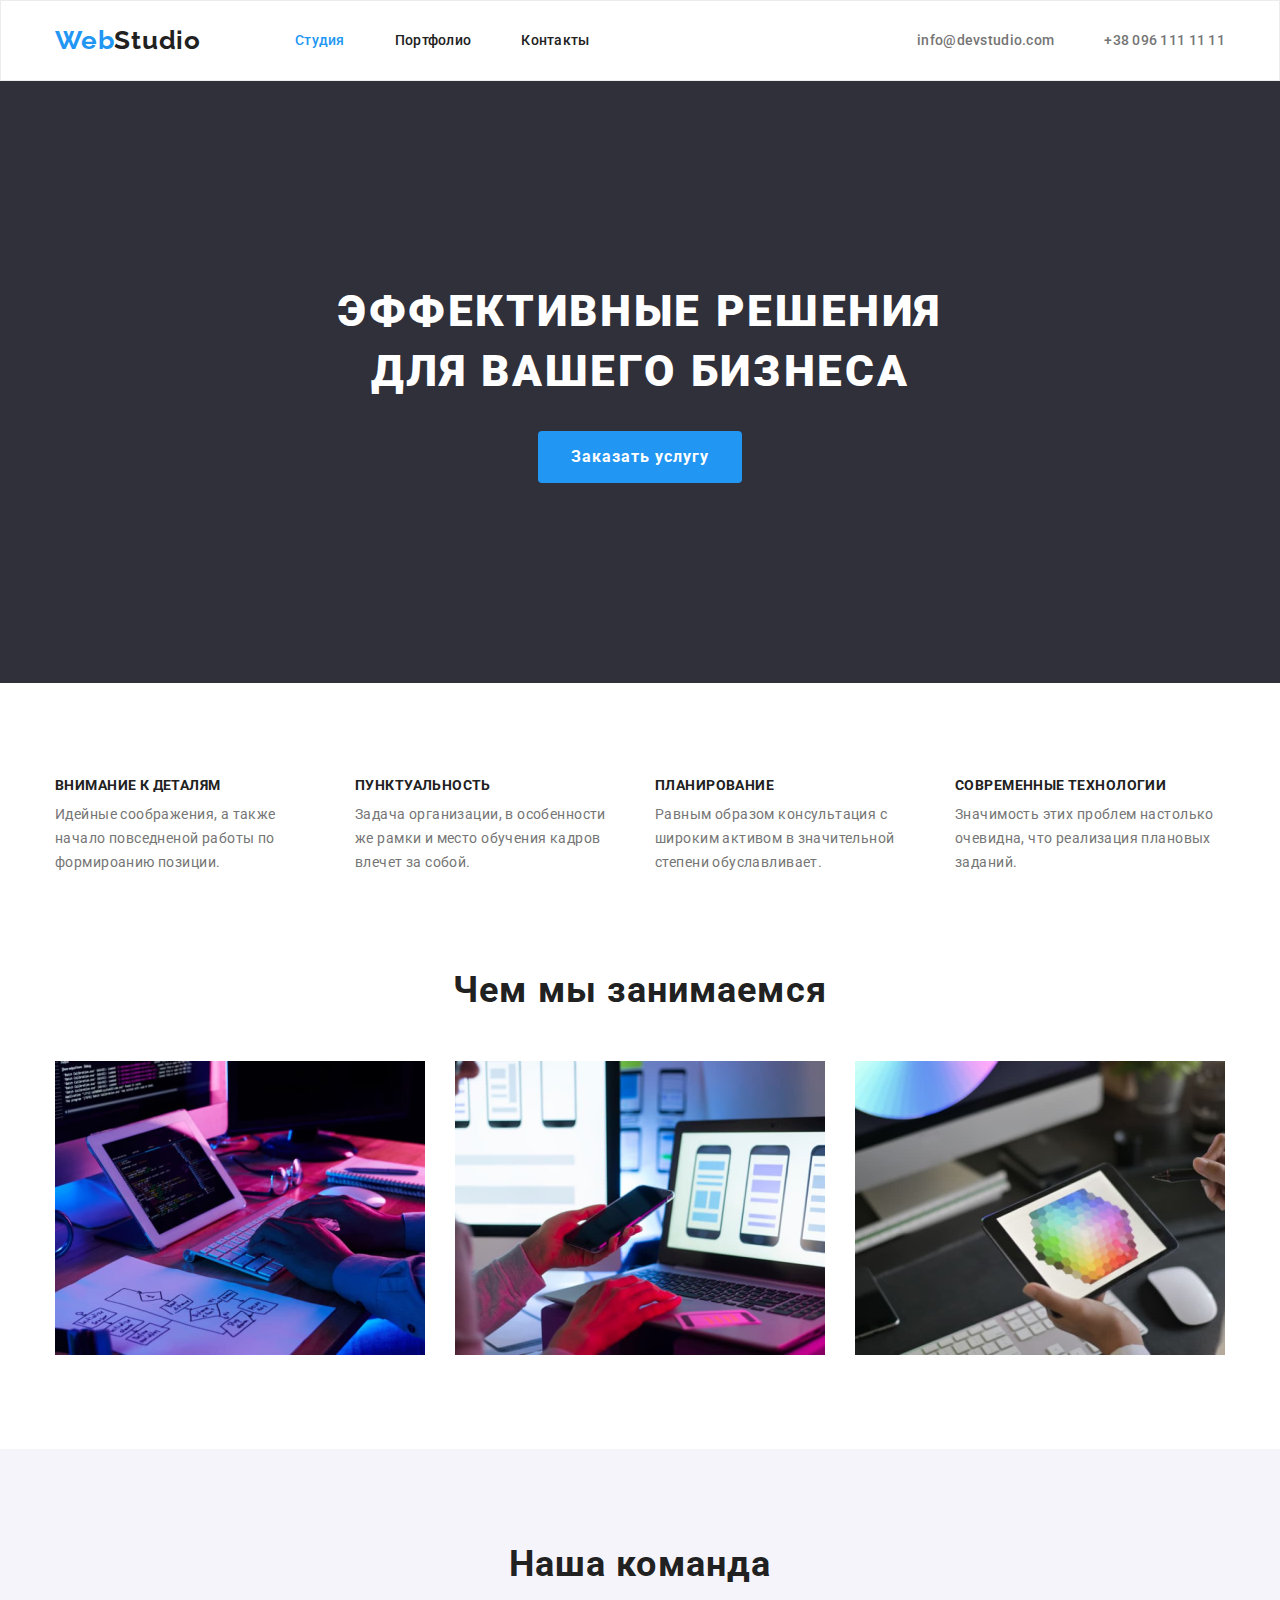
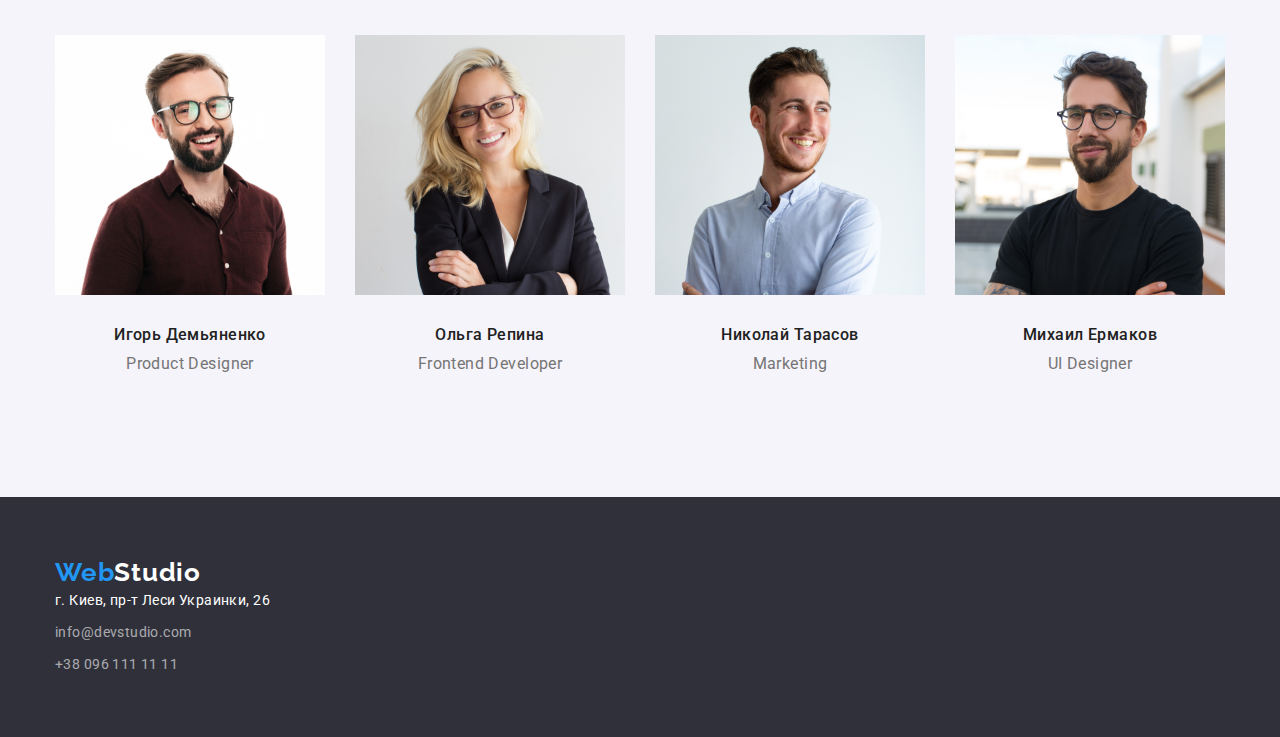
==== index.html @ b141f208 "Add files via upload" ====
<!DOCTYPE html>
<html lang="ru">
  <head>
    <meta charset="UTF-8" />
    <meta http-equiv="X-UA-Compatible" content="IE=edge" />
    <meta name="viewport" content="width=device-width, initial-scale=1.0" />
    <title>Document</title>
  
    <link rel="preconnect" href="https://fonts.googleapis.com" />
    <link rel="preconnect" href="https://fonts.gstatic.com" crossorigin />
    <link
      href="https://fonts.googleapis.com/css2?family=Raleway:wght@700&family=Roboto:wght@400;500;700;900&display=swap"
      rel="stylesheet"
    />
    <link rel="stylesheet" href="https://cdnjs.cloudflare.com/ajax/libs/modern-normalize/1.1.0/modern-normalize.min.css">
    <link rel="stylesheet" href="./css/styles.css" />
  </head>
  <body>
    <header class="header">
      <div class="container header-flex">
        <nav class="nav-flex ">
          <a href="./index.html" class="link logo"> Web<span class="logo-header">Studio</span></a>
          <ul class="site-nav list ">
            <li class="list-nav"><a href="./index.html" class="link header-link current">Студия</a></li>
            <li class="list-nav"><a href="./portfolio.html" class="link header-link">Портфолио</a></li>
            <li class="list-nav"><a href="" class="link header-link">Контакты</a></li>
          </ul>
        </nav>
        <ul class="address list address-flex">
          <li>
            <a href="mailto:info@devstudio.com" class="link header-link mail">info@devstudio.com</a>
          </li>
          <li><a href="tel:+380961111111" class="link header-link">+38 096 111 11 11</a></li>
        </ul>
      </div>
    </header>
    <main>
      <section class="section-hero">
        <div class="container">
        <h1 class="hero-title">
          Эффективные решения 
          для вашего бизнеса
        </h1>
        <button class="button hero-btn" type="button">Заказать услугу</button>
      </div>
      </section>
      <section class="section">
        <div class="container">
        <h2 class="visually-hidden">Особености секции</h2>
        <ul class="card-set feature list">
          <li class="card-set-item">
            <h3 class="title feature-title">Внимание к деталям</h3>
            <p>
              Идейные соображения, а также начало повседненой работы по
              формироанию позиции.
            </p>
          </li>
          <li class="card-set-item">
            <h3 class="title feature-title">Пунктуальность</h3>
            <p>
              Задача организации, в особенности же рамки и место обучения кадров
              влечет за собой.
            </p>
          </li>
          <li class="card-set-item">
            <h3 class="title feature-title">Планирование</h3>
            <p>
              Равным образом консультация с широким активом в значительной
              степени обуславливает.
            </p>
          </li>
          <li class="card-set-item">
            <h3 class="title feature-title">Современные технологии</h3>
            <p>
              Значимость этих проблем настолько очевидна, что реализация
              плановых заданий.
            </p>
          </li>
        </ul>
        </div>
      </section>
      <section class="work section">
        <div class="container">
        <h2 class="title section-title">Чем мы занимаемся</h2>
        <ul class="card-set work-list list">
          <li class="work-item card-set-item">
            <img class="work-image" 
              src="./images/pc.jpg"
              width="370"
              height="294"
              alt="Программирование"
            />
          </li>
          <li class="work-item card-set-item">
            <img class="work-image"
              src="./images/phone.jpg"
              width="370"
              height="294"
              alt="Анализ"
            />
          </li>
          <li class="work-item card-set-item">
            <img class="work-image"
              src="./images/tablet.jpg"
              width="370"
              height="294"
              alt="Дизайн"
            />
          </li>
        </ul>
      </div>
      </section>
      <section class="person">
        <div class="container">
        <h2 class="title section-title">Наша команда</h2>
        <ul class="card-set person-list list">
          <li class="person-item card-set-item">
            <img class="person-image"
              src="./images/img-3.jpg"
              width="270"
              height="260"
              alt="Демьянко"
            />
            <div class="person-wraper">
            <h3 class="title person-title">Игорь Демьяненко</h3>
            <p class="person-text" lang="en">Product Designer</p>
          </div>
          </li>
          <li class="person-item card-set-item">
            <img class="person-image"
              src="./images/img-2.jpg"
              width="270"
              height="260"
              alt="Репина"
            />
            <div class="person-wraper">
            <h3 class="title person-title">Ольга Репина</h3>
            <p class="person-text" lang="en">Frontend Developer</p>
            </div>
          </li>
          <li class="person-item card-set-item">
            <img class="person-image"
              src="./images/img-1.jpg"
              width="270"
              height="260"
              alt="Тарасов"
            />
            <div class="person-wraper">
            <h3 class="title person-title">Николай Тарасов</h3>
            <p class="person-text" lang="en">Marketing</p>
          </div>
          </li>
          <li class="person-item card-set-item">
            <img class="person-image"
              src="./images/img.jpg"
              width="270"
              height="260"
              alt="Ермаков"
            />
            <div class="person-wraper">
            <h3 class="title person-title">Михаил Ермаков</h3>
            <p class="person-text" lang="en">UI Designer</p>
          </li>
        </ul>
      </div>
      </section>
    </main>
    <footer class="footer">
      <div class="container">
        <a href="./index.html" class="logo link logo-marg"> Web<span class="logo-footer logo-marg">Studio</span></a>
        <address>
          <ul class="address-list list">
            <li class="address-item address-marg">
              <a href="https://goo.gl/maps/e2pgmSdPT3RohSe57" target="_blank" rel="noreferrer noopener"
                class="link address-link">
                г. Киев, пр-т Леси Украинки, 26</a>
            </li>
            <li class="address-marg">
              <a href="mailto:info@devstudio.com" class="link address-link">info@devstudio.com</a>
            </li>
            <li class="address-marg"><a href="tel:+380961111111" class="link address-link">+38 096 111 11 11</a></li>
          </ul>
        </address>
      </div>
    </footer>
  </body>
</html>
---- css/styles.css ----
:root {
  --primary-text-color: #757575;
  --title-text-color: #212121;
  --accent-color: #2196f3;
  --dark-bg: #2f303a;
  --white-color: #ffffff;
  --btn-bg: #f5f4fa;
  --card-item: 4;
}

/* font-family: 'Raleway', sans-serif;
font-family: 'Roboto', sans-serif; */
html {
  box-sizing: border-box;
}

*,
*::after,
*::before {
  box-sizing: inherit;
}

/* Стили для обнуления верхних отступов у элементов */
h1,
h2,
h3,
h4,
h5,
h6,
p {
  margin-top: 0;
  margin-bottom: 0px;
}
ul,
ol {
  margin-top: 0;
  margin-bottom: 0;
  padding-left: 0;
}
/* Класс для обнуления базовых свойств у списков (ul) */
.list {
  list-style: none;
  padding-left: 0;
  margin: 0;
}

/* Класс для обнуления базовых свойств у ссылок */
.link {
  text-decoration: none;
  color: inherit;
}

/* Свойства для корректного отображения картинок */
img {
  display: block;
  max-width: 100%;
  height: auto;
}

/* Свойства для обнуления курсива у address */
address {
  font-style: inherit;
}

body {
  font-family: Roboto, sans-serif;
  font-size: 14px;
  line-height: 1.71;
  /* or 171% */
  letter-spacing: 0.03em;
  color: var(--primary-text-color);
  margin: 0;
  outline: 2px solid tomato;
}

/* common */
.button {
  background-color: var(--accent-color);
  font-family: Roboto;
  font-style: normal;
  font-weight: 700;
  font-size: 16px;
  line-height: calc(30 / 16);
  letter-spacing: 0.06em;
  color: var(--white-color);
  cursor: pointer;
  border: 1px solid transparent;
  display: inline-block;
  border-radius: 4px;
  text-align: center;
}

.section-title {
  font-size: 36px;
  line-height: 1.17;
  text-align: center;
  letter-spacing: 0.03em;
  margin-bottom: 50px;
}

.title {
  color: var(--title-text-color);
}

.container {
  margin-left: auto;
  margin-right: auto;
  width: 1200px;
  padding-left: 15px;
  padding-right: 15px;
}

.visually-hidden {
  position: absolute;
  white-space: nowrap;
  width: 1px;
  height: 1px;
  overflow: hidden;
  border: 0;
  padding: 0;
  clip: rect(0 0 0 0);
  clip-path: inset(50%);
  margin: -1px;
}

.section {
  padding-top: 94px;
  padding-bottom: 94px;
}

.card-set {
  display: flex;
  flex-wrap: wrap;
  margin-left: -30px;
  margin-top: -30px;
}

.card-set-item {
  margin-left: 30px;
  margin-top: 30px;
  flex-basis: calc(100% / var(--card-item) - 30px);
}

/* logo */
.logo {
  font-family: Raleway;
  font-style: normal;
  font-weight: bold;
  font-size: 26px;
  line-height: calc(31 / 26);
  margin-right: 94px;

  /* identical to box height */

  letter-spacing: 0.03em;

  color: var(--accent-color);
}

.logo-header {
  color: var(--title-text-color);
}

.logo-footer {
  color: var(--white-color);
}

/* header */
.header {
  padding-top: 24px;
  padding-bottom: 24px;
  border: 1px solid #ececec;
}
.header-flex {
  display: flex;
  align-items: center;
  justify-content: space-between;
}
.nav-flex {
  display: flex;
  align-items: center;
}
.address-flex {
  display: flex;
  align-items: center;
  margin-left: auto;
}
.mail {
  margin-right: 50px;
}

.site-nav {
  color: var(--title-text-color);
  display: flex;
  align-items: center;
}

/* .site-nav li {
    margin-right: 50px;
}

.site-nav li:last-child {
    margin-right: 0px;
} */
.list-nav:not(:last-child) {
  margin-right: 50px;
}

.header-link {
  font-weight: 500;
  line-height: calc(16 / 14);
  letter-spacing: 0.02em;
}

.header-link:hover,
.header-link:focus {
  color: var(--accent-color);
}

.site-nav .current {
  color: var(--accent-color);
}

/* HERO */
.section-hero {
  color: var(--white-color);
  background-color: var(--dark-bg);
  text-align: center;
  padding-top: 200px;
  padding-bottom: 200px;
}

.hero-title {
  width: 696px;
  font-weight: 900;
  font-size: 44px;
  line-height: calc(60 / 44);
  /* or 136% */
  letter-spacing: 0.06em;
  text-transform: uppercase;
  margin-bottom: 30px;
  margin-left: auto;
  margin-right: auto;
}

/* feature */
.feature-title {
  font-size: 14px;
  line-height: calc(16 / 14);
  letter-spacing: 0.03em;
  text-transform: uppercase;
  margin-bottom: 10px;
}

/*.work-image {
    padding-top: 50px;
    padding-bottom: 94px;
} */

.work {
  padding-top: 0px;
  --card-item: 3;
}

/* person */
.person-title,
.person-text {
  font-size: 16px;
  line-height: calc(19 / 16);
}

.person-title {
  font-weight: 500;
  margin-bottom: 10px;
}

.person {
  padding-top: 94px;
  padding-bottom: 94px;
  background: var(--btn-bg);
}

.person-wraper {
  padding: 30px;
  text-align: center;
}

/* footer */
.footer {
  background-color: var(--dark-bg);
  padding: 60px 0px;
}

.footer-logo {
  color: #2196f3;
}

.footer-logo:hover {
  color: var(--accent-color);
}

.hero-btn {
  padding: 10px 32px;
  min-width: 200px;
  min-height: 50px;
}
.logo-marg {
  margin-bottom: 20px;
}

/* site adress */

.address-link {
  color: rgba(255, 255, 255, 0.6);
}

.address-link [target='_blank'] {
  color: var(--white-color);
}

.address-link:hover,
.address-link:focus {
  color: var(--accent-color);
}

.address-link[target='_blank'] {
  color: var(--white-color);
}
.address-marg:not(:last-child) {
  margin-bottom: 8px;
}
/* portfolio */
.filter-btn {
  font-family: Roboto;
  font-weight: 500;
  font-size: 16px;
  line-height: calc(26 / 16);
  text-align: center;
  letter-spacing: 0.03em;
  color: var(--title-text-color);
  background: var(--btn-bg);
  border-radius: 4px;
  border: none;
  cursor: pointer;
  padding: 6px 22px;
  min-height: 38px;
}

.filter-btn:hover,
.filter-btn:focus,
.filter-current {
  color: var(--white-color);
  background-color: var(--accent-color);
}

.portfolio-title {
  font-style: normal;
  font-weight: bold;
  font-size: 18px;
  line-height: calc(36 / 18);
  letter-spacing: 0.06em;
  margin-bottom: 8px;
}

.portfolio-item {
  font-style: normal;
  font-weight: normal;
  font-size: 16px;
  line-height: calc(30 / 16);
}
.portfolio-section {
  display: flex;
  flex-wrap: wrap;
  margin-top: 50px;
  margin-top: -30px;
  margin-left: -30px;
}
.portfolio-card {
  flex-basis: calc((100% - 3 * 30px) / 3);
  margin-top: 30px;
  margin-left: 30px;
}
.portfolio-card-wraper {
  padding: 20px 24px;
  border: 1px solid #eeeeee;
  border-top: none;
}
.portfolio-btm {
  display: flex;
  align-items: center;
  justify-content: center;
  margin-bottom: 56px;
}
.portfolio-list:not(:last-child) {
  margin-right: 8px;
}

.portfolio-bgr {
  padding-top: 94px;
}
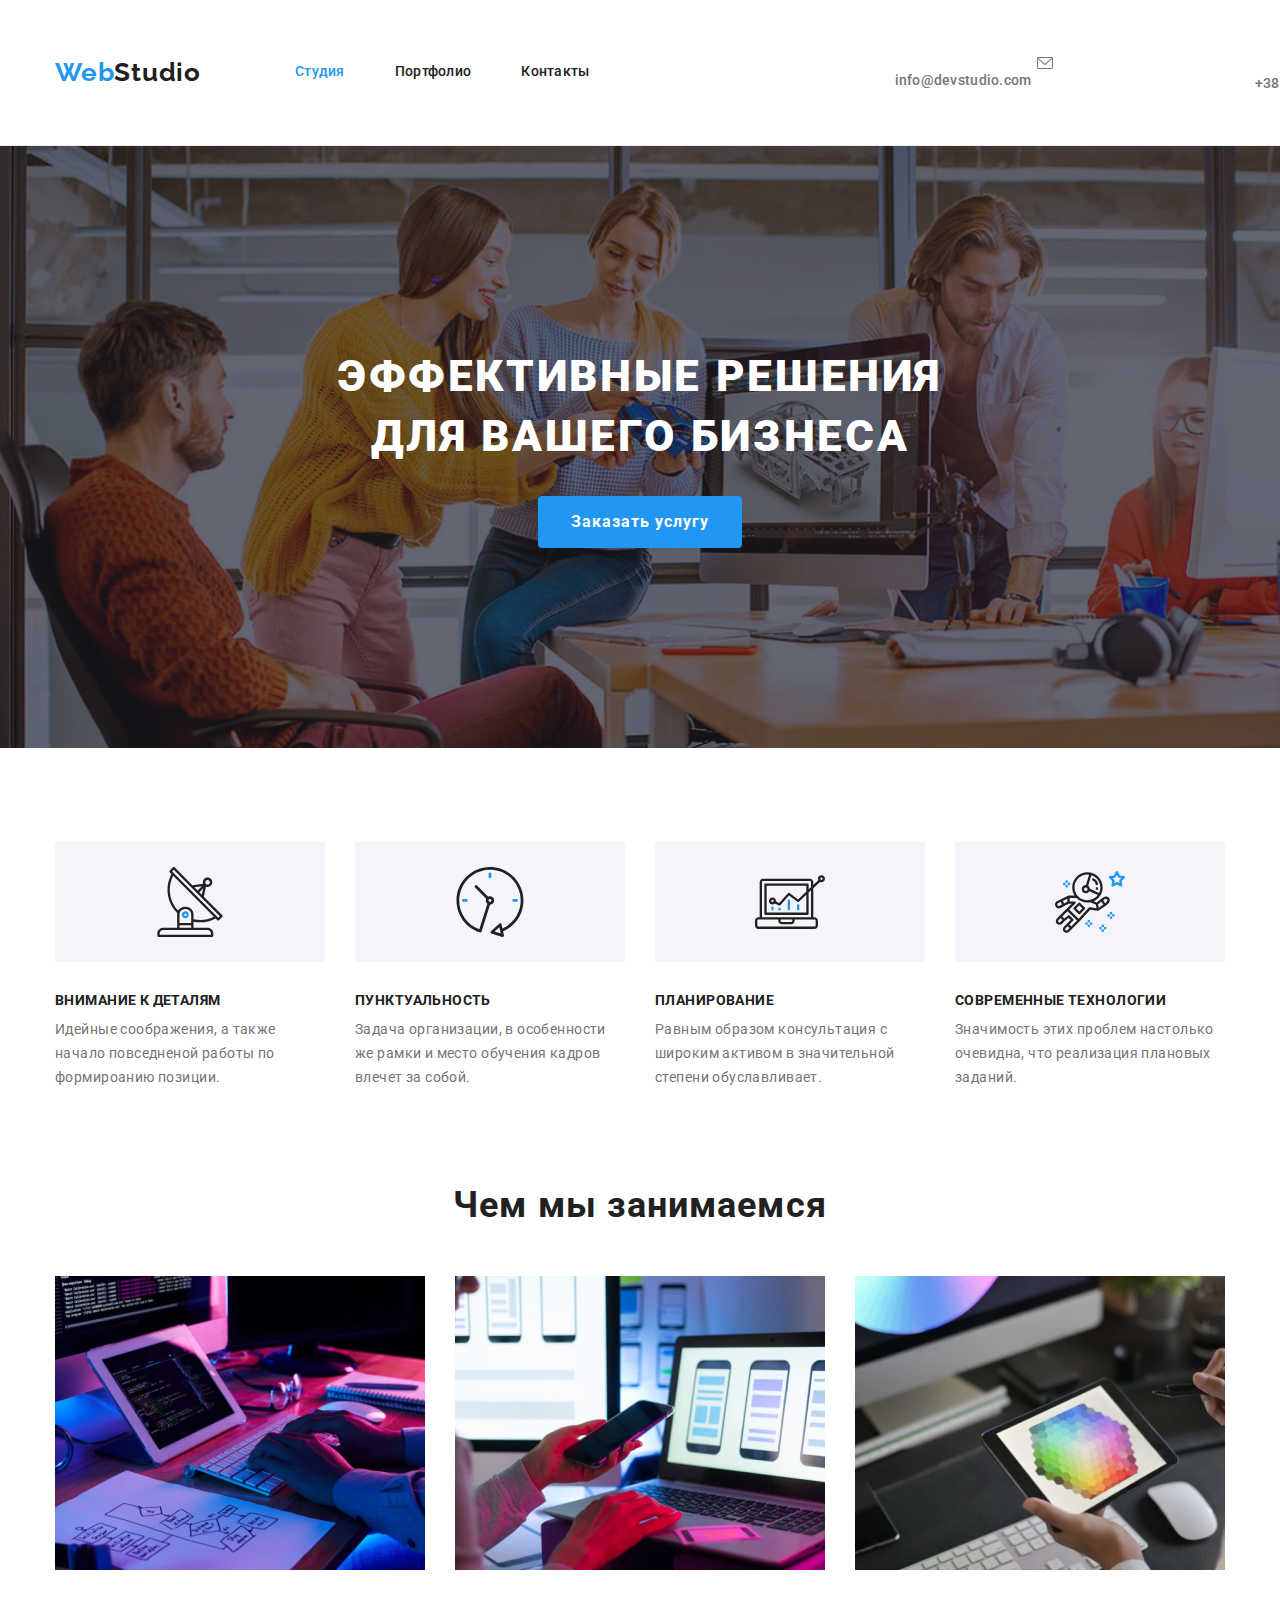
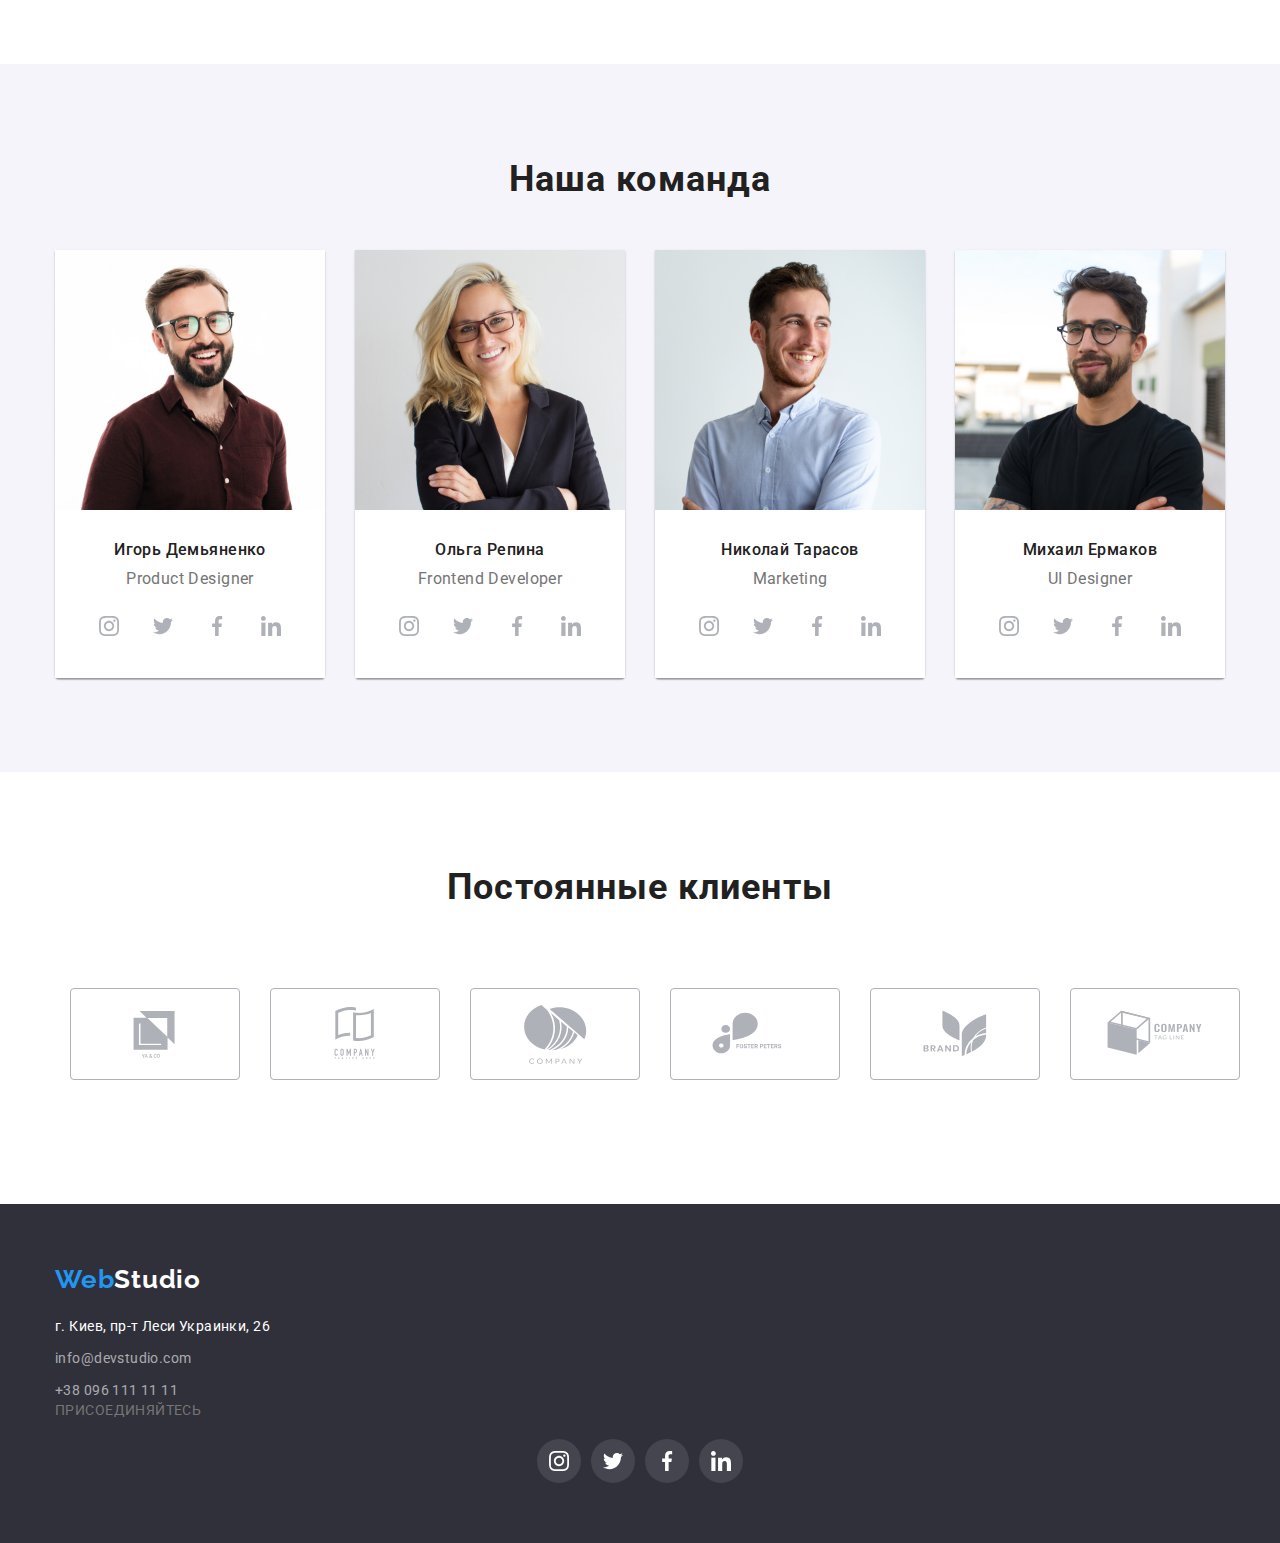
==== commit 937f121b: "Add files via upload" ====
--- a/index.html
+++ b/index.html
@@ -27,10 +27,18 @@
           </ul>
         </nav>
         <ul class="address list address-flex">
-          <li>
-            <a href="mailto:info@devstudio.com" class="link header-link mail">info@devstudio.com</a>
-          </li>
-          <li><a href="tel:+380961111111" class="link header-link">+38 096 111 11 11</a></li>
+          <li class="contact">
+           <a class="link header-link header-element" href="mailto:info@devstudio.com"><svg class="mail-icon" wight="16" height="12">
+            <use href="./images/icons.svg#envelope"> </use>
+          
+          </svg>info@devstudio.com</a>
+          
+          </li>
+                    <li class="contact"><a class="link header-link" href="tel:+380961111111" > <svg class="phone-icon" wight="10" height="16">
+                      <use href="./images/icons.svg#smartphone"> </use>
+                    
+                    </svg>
+                    +38 096 111 11 11</a></li>
         </ul>
       </div>
     </header>
@@ -48,14 +56,22 @@
         <div class="container">
         <h2 class="visually-hidden">Особености секции</h2>
         <ul class="card-set feature list">
-          <li class="card-set-item">
+             <li class="card-set-item">
+            <div class="list card-item"> <a class="card-link" href=""><svg class="card-list-icon" widht="65.32px" height="70">
+                <use href="./images/icons.svg#antenna"></use>
+              </svg> </a>
+              </div>
             <h3 class="title feature-title">Внимание к деталям</h3>
             <p>
               Идейные соображения, а также начало повседненой работы по
               формироанию позиции.
             </p>
+            
           </li>
           <li class="card-set-item">
+            <div class="list card-item"> <a class="card-link" href=""><svg class="card-list-icon" widht="65.32px" height="70">
+                  <use href="./images/icons.svg#clock"></use>
+                </svg> </a>
             <h3 class="title feature-title">Пунктуальность</h3>
             <p>
               Задача организации, в особенности же рамки и место обучения кадров
@@ -63,6 +79,9 @@
             </p>
           </li>
           <li class="card-set-item">
+            <div class="list card-item"> <a class="card-link" href=""><svg class="card-list-icon" widht="65.32px" height="70">
+                  <use href="./images/icons.svg#diagram"></use>
+                </svg> </a>
             <h3 class="title feature-title">Планирование</h3>
             <p>
               Равным образом консультация с широким активом в значительной
@@ -70,6 +89,9 @@
             </p>
           </li>
           <li class="card-set-item">
+            <div class="list card-item"> <a class="card-link" href=""><svg class="card-list-icon" widht="65.32px" height="70">
+                  <use href="./images/icons.svg#astronaut"></use>
+                </svg> </a>
             <h3 class="title feature-title">Современные технологии</h3>
             <p>
               Значимость этих проблем настолько очевидна, что реализация
@@ -124,6 +146,24 @@
             <div class="person-wraper">
             <h3 class="title person-title">Игорь Демьяненко</h3>
             <p class="person-text" lang="en">Product Designer</p>
+            <ul class="social-list">
+              <li class="social-item list"> <a class="social-link" href=""><svg class="social-list-icon" widht="20" height="20">
+                    <use href="./images/icons.svg#instagram"></use>
+                  </svg> </a>
+              </li>
+              <li class="social-item list"> <a class="social-link" href=""><svg class="social-list-icon" widht="20" height="20">
+                    <use href="./images/icons.svg#twitter"></use>
+                  </svg> </a>
+              </li>
+            <li class="social-item list"> <a class="social-link" href=""><svg class="social-list-icon" widht="20" height="20">
+                  <use href="./images/icons.svg#facebook"></use>
+                </svg> </a>
+              </li>
+              <li class="social-item list"> <a class="social-link" href=""><svg class="social-list-icon" widht="20" height="20"> 
+                <use href="./images/icons.svg#linkedin"></use> 
+              </svg> </a>
+              </li>
+            </ul>
           </div>
           </li>
           <li class="person-item card-set-item">
@@ -136,6 +176,24 @@
             <div class="person-wraper">
             <h3 class="title person-title">Ольга Репина</h3>
             <p class="person-text" lang="en">Frontend Developer</p>
+            <ul class="social-list">
+              <li class="social-item list"> <a class="social-link" href=""><svg class="social-list-icon" widht="20" height="20">
+                    <use href="./images/icons.svg#instagram"></use>
+                  </svg> </a>
+              </li>
+              <li class="social-item list"> <a class="social-link" href=""><svg class="social-list-icon" widht="20" height="20">
+                    <use href="./images/icons.svg#twitter"></use>
+                  </svg> </a>
+              </li>
+              <li class="social-item list"> <a class="social-link" href=""><svg class="social-list-icon" widht="20" height="20">
+                    <use href="./images/icons.svg#facebook"></use>
+                  </svg> </a>
+              </li>
+              <li class="social-item list"> <a class="social-link" href=""><svg class="social-list-icon" widht="20" height="20">
+                    <use href="./images/icons.svg#linkedin"></use>
+                  </svg> </a>
+              </li>
+            </ul>
             </div>
           </li>
           <li class="person-item card-set-item">
@@ -148,6 +206,24 @@
             <div class="person-wraper">
             <h3 class="title person-title">Николай Тарасов</h3>
             <p class="person-text" lang="en">Marketing</p>
+            <ul class="social-list">
+              <li class="social-item list"> <a class="social-link" href=""><svg class="social-list-icon" widht="20" height="20">
+                    <use href="./images/icons.svg#instagram"></use>
+                  </svg> </a>
+              </li>
+              <li class="social-item list"> <a class="social-link" href=""><svg class="social-list-icon" widht="20" height="20">
+                    <use href="./images/icons.svg#twitter"></use>
+                  </svg> </a>
+              </li>
+              <li class="social-item list"> <a class="social-link" href=""><svg class="social-list-icon" widht="20" height="20">
+                    <use href="./images/icons.svg#facebook"></use>
+                  </svg> </a>
+              </li>
+              <li class="social-item list"> <a class="social-link" href=""><svg class="social-list-icon" widht="20" height="20">
+                    <use href="./images/icons.svg#linkedin"></use>
+                  </svg> </a>
+              </li>
+            </ul>
           </div>
           </li>
           <li class="person-item card-set-item">
@@ -160,14 +236,83 @@
             <div class="person-wraper">
             <h3 class="title person-title">Михаил Ермаков</h3>
             <p class="person-text" lang="en">UI Designer</p>
+            <ul class="social-list">
+              <li class="social-item list"> <a class="social-link" href=""><svg class="social-list-icon" widht="20" height="20">
+                    <use href="./images/icons.svg#instagram"></use>
+                  </svg> </a>
+              </li>
+              <li class="social-item list"> <a class="social-link" href=""><svg class="social-list-icon" widht="20" height="20">
+                    <use href="./images/icons.svg#twitter"></use>
+                  </svg> </a>
+              </li>
+              <li class="social-item list"> <a class="social-link" href=""><svg class="social-list-icon" widht="20" height="20">
+                    <use href="./images/icons.svg#facebook"></use>
+                  </svg> </a>
+              </li>
+              <li class="social-item list"> <a class="social-link" href=""><svg class="social-list-icon" widht="20" height="20">
+                    <use href="./images/icons.svg#linkedin"></use>
+                  </svg> </a>
+              </li>
+            </ul>
+            </div>
           </li>
         </ul>
       </div>
+      </section>
+      <section class="section">
+        <div class="container">
+          <h2 class="title section-title">Постоянные клиенты</h2>
+          <ul class="card-client-list feature list">
+            <li class="card-set-item">
+              <div class="list card-item"> <a class="card-client" href=""><svg class="card-client-icon" widht="106px"
+                    height="60">
+                    <use href="./images/icons.svg#logo"></use>
+                  </svg> </a>
+              </div>          
+      
+            </li>
+            <li class="card-set-item">
+              <div class="list card-item"> <a class="card-client" href=""><svg class="card-client-icon" widht="106px"
+                    height="60">
+                    <use href="./images/icons.svg#logo-1"></use>
+                  </svg> </a>
+             
+            </li>
+            <li class="card-set-item">
+              <div class="list card-item"> <a class="card-client" href=""><svg class="card-client-icon" widht="106px"
+                    height="60">
+                    <use href="./images/icons.svg#object"></use>
+                  </svg> </a>
+              </div>
+            </li>
+            <li class="card-set-item">
+              <div class="list card-item"> <a class="card-client" href=""><svg class="card-client-icon" widht="106px"
+                    height="60">
+                    <use href="./images/icons.svg#logo-3"></use>
+                  </svg> </a>
+              </div>
+            </li>
+            <li class="card-set-item">
+              <div class="list card-item"> <a class="card-client" href=""><svg class="card-client-icon" widht="106px"
+                    height="60">
+                    <use href="./images/icons.svg#logo-2"></use>
+                  </svg> </a>
+              </div>
+            </li>
+            <li class="card-set-item">
+              <div class="list card-item"> <a class="card-client" href=""><svg class="card-client-icon" widht="106px"
+                    height="60">
+                    <use href="./images/icons.svg#logo-4"></use>
+                  </svg> </a>
+              </div>
+            </li>
+          </ul>
+        </div>
       </section>
     </main>
     <footer class="footer">
       <div class="container">
-        <a href="./index.html" class="logo link logo-marg"> Web<span class="logo-footer logo-marg">Studio</span></a>
+        <a href="./index.html" class="logo link footer-logo"> Web<span class="logo-footer">Studio</span></a>
         <address>
           <ul class="address-list list">
             <li class="address-item address-marg">
@@ -181,6 +326,33 @@
             <li class="address-marg"><a href="tel:+380961111111" class="link address-link">+38 096 111 11 11</a></li>
           </ul>
         </address>
+        <div class="footer-column">
+
+          <section class="footer-title">присоединяйтесь</section>
+          <ul class="socials-footer list">
+            <li class="social-footer"><a href="" class="social-footer-item">
+                <svg class="social-icon" width="20" height="20">
+                  <use href="./images/icons.svg#instagram"></use>
+                </svg>
+              </a></li>
+            <li class="social-footer"><a href="" class="social-footer-item">
+                <svg class="social-icon" width="20" height="20">
+                  <use href="./images/icons.svg#twitter"></use>
+                </svg>
+              </a></li>
+            <li class="social-footer"><a href="" class="social-footer-item">
+                <svg class="social-icon" width="20" height="20">
+                  <use href="./images/icons.svg#facebook"></use>
+                </svg>
+              </a></li>
+            <li class="social-footer"><a href="" class="social-footer-item">
+                <svg class="social-icon" width="20" height="20">
+                  <use href="./images/icons.svg#linkedin"></use>
+                </svg>
+              </a></li>
+          </ul>
+        
+        </div>
       </div>
     </footer>
   </body>
--- a/css/styles.css
+++ b/css/styles.css
@@ -6,6 +6,7 @@
   --white-color: #ffffff;
   --btn-bg: #f5f4fa;
   --card-item: 4;
+  --svg-color: #afb1b8;
 }
 
 /* font-family: 'Raleway', sans-serif;
@@ -168,8 +169,8 @@
 /* header */
 .header {
   padding-top: 24px;
-  padding-bottom: 24px;
-  border: 1px solid #ececec;
+  padding-bottom: 25px;
+  border-bottom: 1px solid #ececec;
 }
 .header-flex {
   display: flex;
@@ -183,10 +184,21 @@
 .address-flex {
   display: flex;
   align-items: center;
-  margin-left: auto;
-}
-.mail {
+  margin-left: 305px;
+}
+.contact:first-child {
   margin-right: 50px;
+  display: flex;
+}
+.header-element {
+  padding-top: 32px;
+  padding-bottom: 32px;
+  display: inline-block;
+}
+.mail-icon,
+.phone-icon {
+  fill: currentColor;
+  margin-right: 10px;
 }
 
 .site-nav {
@@ -224,10 +236,15 @@
 /* HERO */
 .section-hero {
   color: var(--white-color);
-  background-color: var(--dark-bg);
+  background-image: linear-gradient(rgba(47, 48, 58, 0.4), rgba(47, 48, 58, 0.4)),
+    url('../images/bgr-hero.png');
+  background-size: cover;
+  background-color: #c4c4c4;
   text-align: center;
   padding-top: 200px;
   padding-bottom: 200px;
+  max-width: 1600px;
+  margin: auto;
 }
 
 .hero-title {
@@ -251,7 +268,29 @@
   text-transform: uppercase;
   margin-bottom: 10px;
 }
-
+/* .card-item {
+} */
+.card-link {
+  display: flex;
+  align-items: center;
+  justify-content: center;
+  width: 270px;
+  height: 120px;
+  border-radius: 4px;
+  background-color: var(--btn-bg);
+  margin-bottom: 30px;
+}
+.card-item:hover .card-list-icon,
+.card-item:focus .card-list-icon {
+  fill: var(--accent-color);
+}
+.card-link:hover,
+.card-link:focus {
+  fill: var(--accent-color);
+}
+
+/* .card--list-icon {
+} */
 /*.work-image {
     padding-top: 50px;
     padding-bottom: 94px;
@@ -263,10 +302,16 @@
 }
 
 /* person */
+.person-item {
+  box-shadow: 0px 1px 3px rgba(0, 0, 0, 0.12), 0px 1px 1px rgba(0, 0, 0, 0.14),
+    0px 2px 1px rgba(0, 0, 0, 0.2);
+  border-radius: 0px 0px 4px 4px;
+}
 .person-title,
 .person-text {
   font-size: 16px;
   line-height: calc(19 / 16);
+  margin-bottom: 16px;
 }
 
 .person-title {
@@ -281,8 +326,56 @@
 }
 
 .person-wraper {
-  padding: 30px;
+  padding-top: 30px;
+  padding-bottom: 30px;
   text-align: center;
+  background: #ffffff;
+  padding-left: 32px;
+  padding-right: 32px;
+}
+.social-link {
+  display: flex;
+  align-items: center;
+  width: 44px;
+  height: 44px;
+  border-radius: 50%;
+}
+.social-link:hover .social-list-icon,
+.social-link:focus .social-list-icon {
+  fill: var(--white-color);
+}
+.social-link:hover,
+.social-link:focus {
+  background-color: var(--accent-color);
+}
+.social-list {
+  display: flex;
+  justify-content: space-between;
+}
+.social-list-icon {
+  fill: var(--svg-color);
+}
+.card-client {
+  display: flex;
+  align-items: center;
+  justify-content: center;
+  width: 170px;
+  height: 92px;
+  border: 1px solid #afb1b8;
+  border-radius: 4px;
+  margin-bottom: 30px;
+}
+.card-client-list {
+  display: flex;
+  flex-basis: calc((100% - 6 * 30px) / 6);
+  justify-content: center;
+}
+.card-item:hover .card-client-icon,
+.card-item:focus .card-client-icon {
+  fill: var(--accent-color);
+}
+.card-client-icon {
+  fill: #afb1b8;
 }
 
 /* footer */
@@ -293,11 +386,14 @@
 
 .footer-logo {
   color: #2196f3;
-}
-
-.footer-logo:hover {
+  margin-right: 0px;
+  margin-bottom: 20px;
+  display: inline-block;
+}
+
+/* .footer-logo:hover {
   color: var(--accent-color);
-}
+} */
 
 .hero-btn {
   padding: 10px 32px;
@@ -305,6 +401,45 @@
   min-height: 50px;
 }
 .logo-marg {
+  margin-bottom: 20px;
+}
+.socials-footer {
+  display: flex;
+  justify-content: center;
+  /* margin: auto; */
+}
+
+.social-icon {
+  align-self: center;
+}
+
+.social-footer:not(:last-child) {
+  margin-right: 10px;
+}
+
+.social-footer-item {
+  width: 44px;
+  height: 44px;
+  border-radius: 50%;
+  display: flex;
+  align-content: center;
+  justify-content: center;
+  fill: #fff;
+  background-color: rgba(255, 255, 255, 0.1);
+}
+
+.social-footer-item:hover,
+.social-footer-item:focus {
+  background-color: var(--accent-color);
+  fill: white;
+}
+.footer-title {
+  display: block;
+  color: var(--white-text);
+  font-size: 14px;
+  line-height: 1.14;
+  letter-spacing: 0.03em;
+  text-transform: uppercase;
   margin-bottom: 20px;
 }
 
@@ -384,6 +519,7 @@
   padding: 20px 24px;
   border: 1px solid #eeeeee;
   border-top: none;
+  background: #ffffff;
 }
 .portfolio-btm {
   display: flex;
@@ -397,4 +533,13 @@
 
 .portfolio-bgr {
   padding-top: 94px;
-}
+  padding-bottom: 94px;
+}
+.portfolio-link {
+  display: block;
+}
+.portfolio-link:hover,
+.portfolio-link:focus {
+  box-shadow: 1px 4px 6px 0px rgba(0, 0, 0, 0.16), 0px 4px 4px 0px rgba(0, 0, 0, 0.06),
+    0px 1px 1px 0px rgba(0, 0, 0, 0.12);
+}
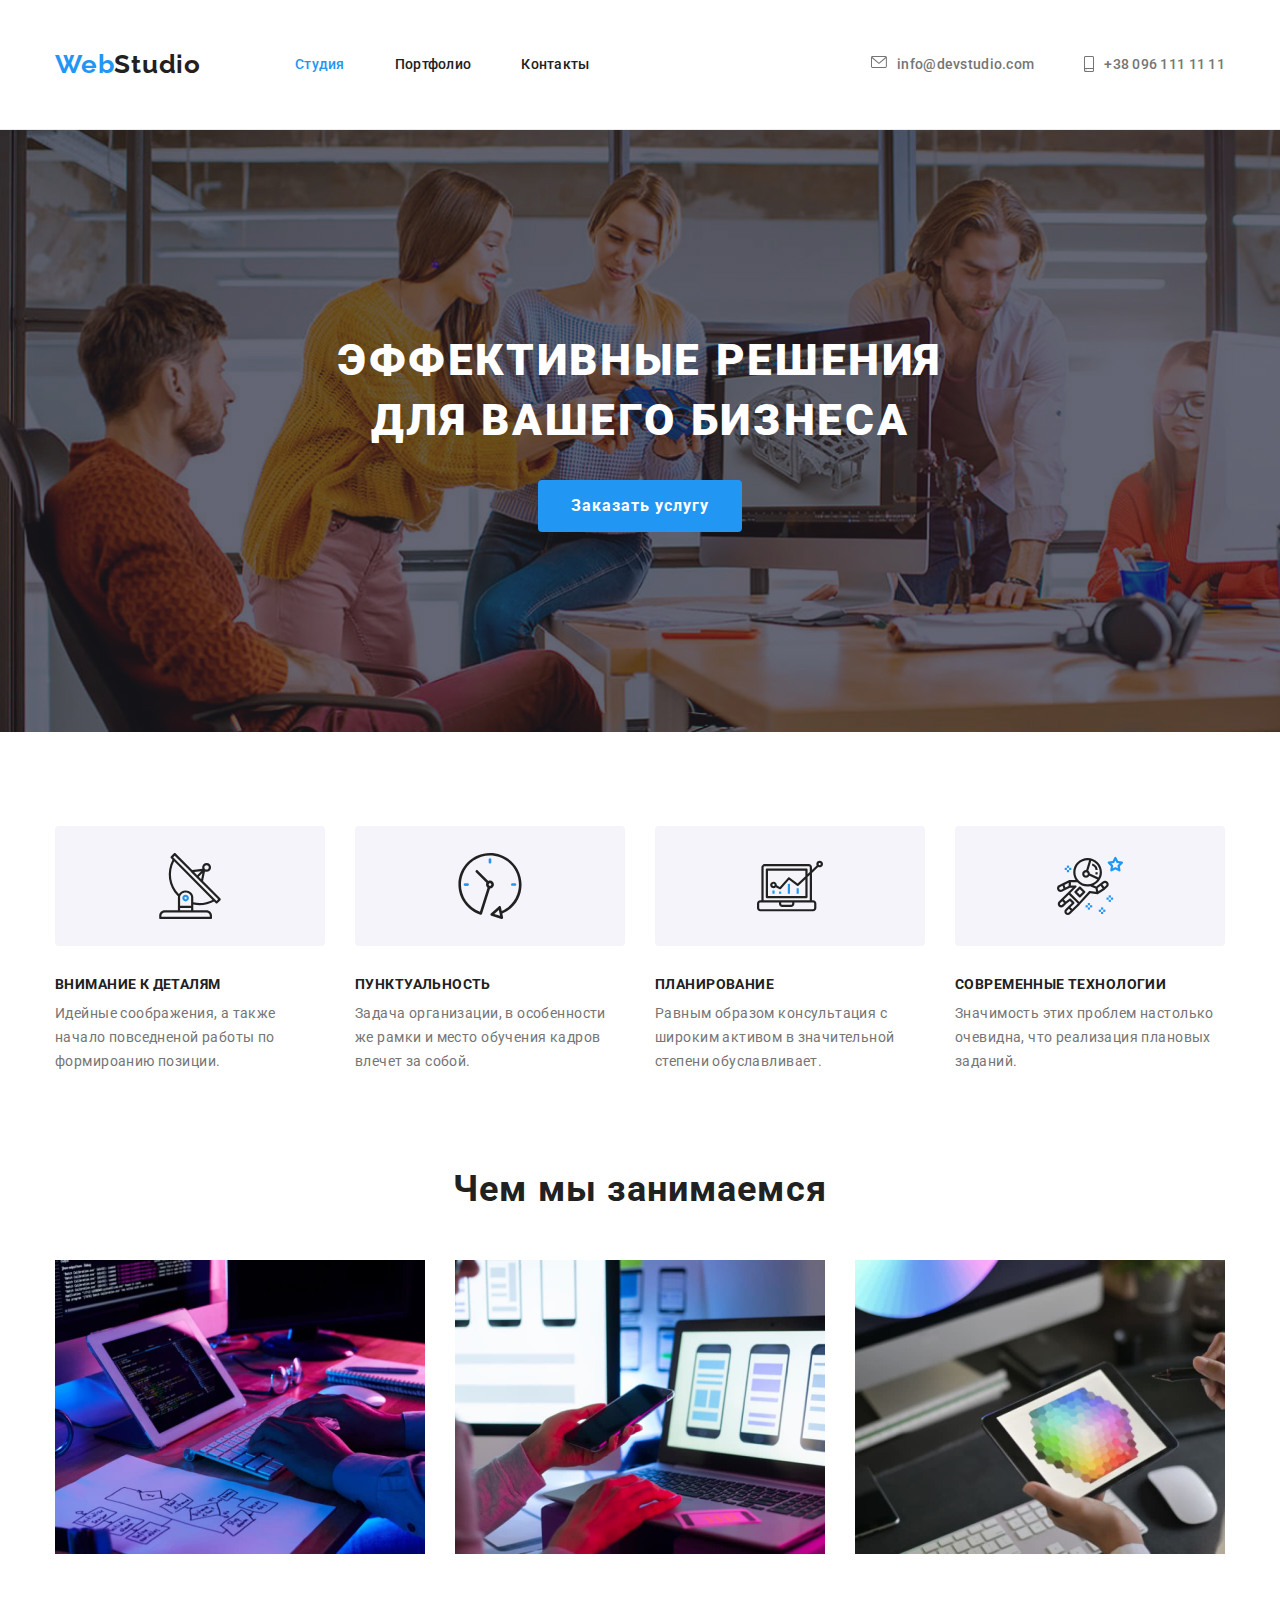
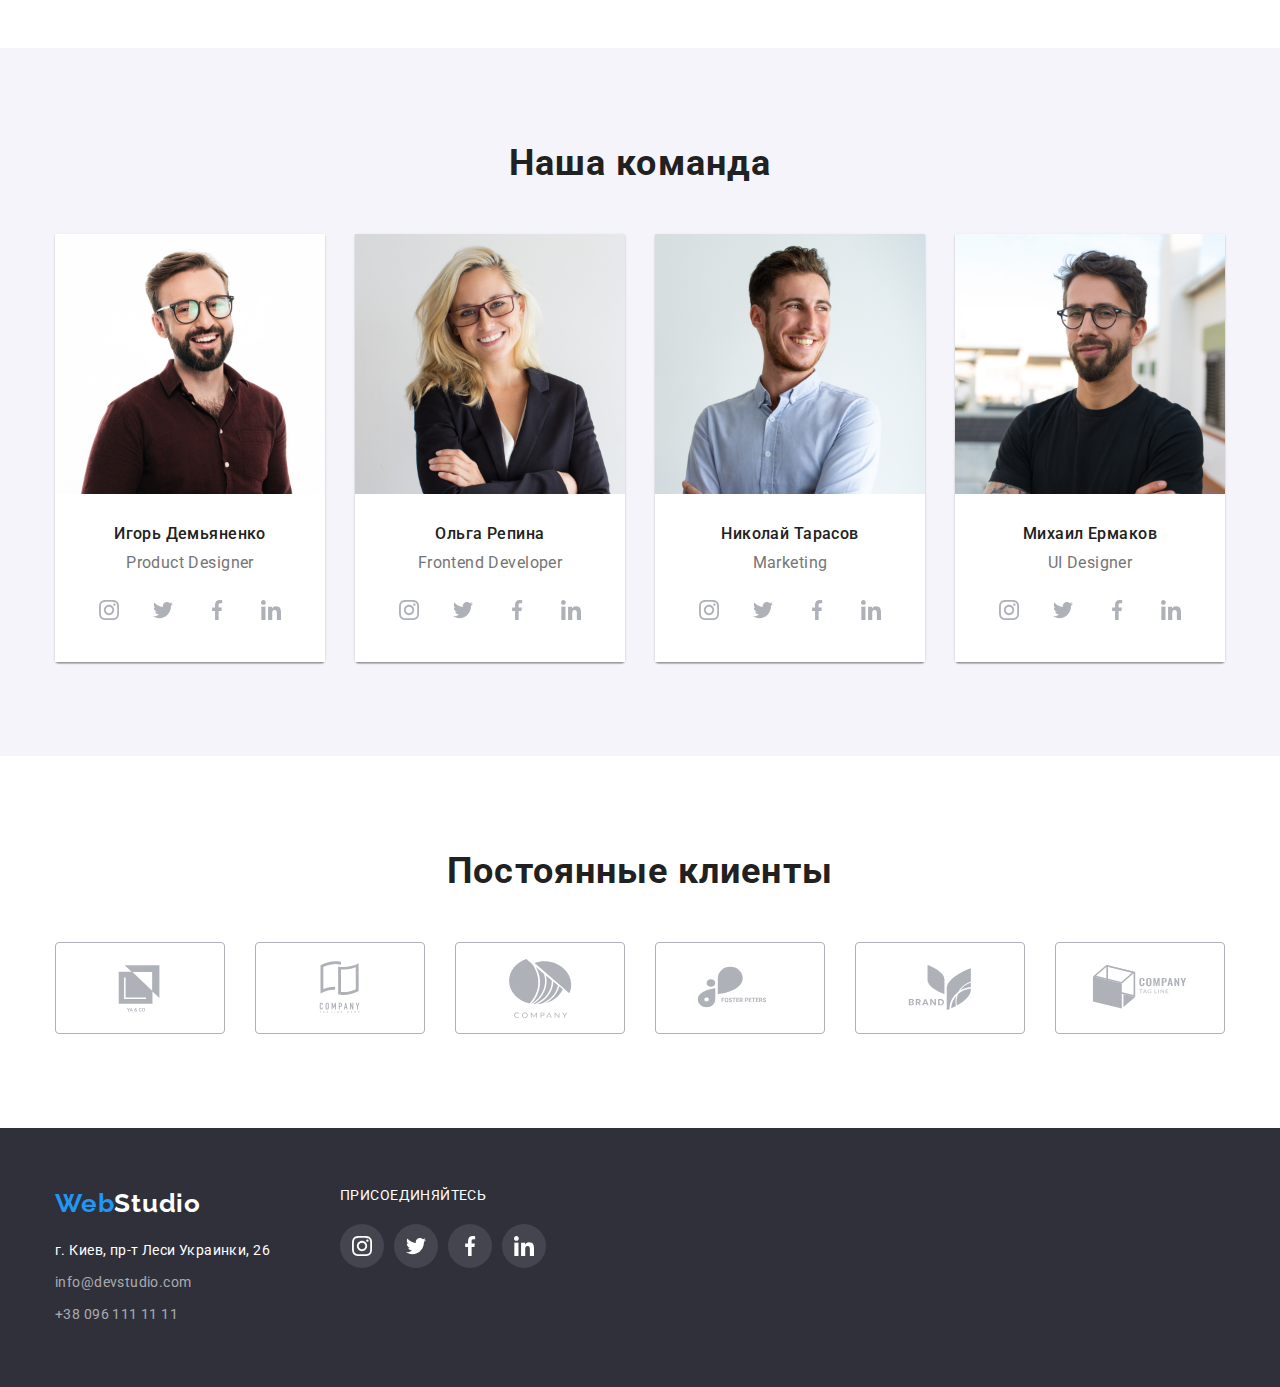
==== commit 09ae153e: "Add files via upload" ====
--- a/index.html
+++ b/index.html
@@ -28,13 +28,13 @@
         </nav>
         <ul class="address list address-flex">
           <li class="contact">
-           <a class="link header-link header-element" href="mailto:info@devstudio.com"><svg class="mail-icon" wight="16" height="12">
+           <a class="link header-link" href="mailto:info@devstudio.com"><svg class="mail-icon" width="16" height="12">
             <use href="./images/icons.svg#envelope"> </use>
           
           </svg>info@devstudio.com</a>
           
           </li>
-                    <li class="contact"><a class="link header-link" href="tel:+380961111111" > <svg class="phone-icon" wight="10" height="16">
+                    <li class="contact"><a class="link header-link" href="tel:+380961111111" > <svg class="phone-icon" width="10" height="16">
                       <use href="./images/icons.svg#smartphone"> </use>
                     
                     </svg>
@@ -52,16 +52,16 @@
         <button class="button hero-btn" type="button">Заказать услугу</button>
       </div>
       </section>
-      <section class="section">
+      <section class="section feature">
         <div class="container">
         <h2 class="visually-hidden">Особености секции</h2>
-        <ul class="card-set feature list">
+        <ul class="card-set feature-list list">
              <li class="card-set-item">
-            <div class="list card-item"> <a class="card-link" href=""><svg class="card-list-icon" widht="65.32px" height="70">
+            <div class="list card-item"> <svg class="card-list-icon" width="66px" height="70">
                 <use href="./images/icons.svg#antenna"></use>
-              </svg> </a>
+              </svg> 
               </div>
-            <h3 class="title feature-title">Внимание к деталям</h3>
+              <h3 class="title feature-title">Внимание к деталям</h3>
             <p>
               Идейные соображения, а также начало повседненой работы по
               формироанию позиции.
@@ -69,9 +69,10 @@
             
           </li>
           <li class="card-set-item">
-            <div class="list card-item"> <a class="card-link" href=""><svg class="card-list-icon" widht="65.32px" height="70">
+            <div class="list card-item"> <svg class="card-list-icon" width="66px" height="70">
                   <use href="./images/icons.svg#clock"></use>
-                </svg> </a>
+                </svg>
+            </div>
             <h3 class="title feature-title">Пунктуальность</h3>
             <p>
               Задача организации, в особенности же рамки и место обучения кадров
@@ -79,9 +80,10 @@
             </p>
           </li>
           <li class="card-set-item">
-            <div class="list card-item"> <a class="card-link" href=""><svg class="card-list-icon" widht="65.32px" height="70">
+            <div class="list card-item"> <svg class="card-list-icon" width="66px" height="70">
                   <use href="./images/icons.svg#diagram"></use>
-                </svg> </a>
+                </svg>
+            </div>
             <h3 class="title feature-title">Планирование</h3>
             <p>
               Равным образом консультация с широким активом в значительной
@@ -89,9 +91,10 @@
             </p>
           </li>
           <li class="card-set-item">
-            <div class="list card-item"> <a class="card-link" href=""><svg class="card-list-icon" widht="65.32px" height="70">
+            <div class="list card-item"> <svg class="card-list-icon" width="66px" height="70">
                   <use href="./images/icons.svg#astronaut"></use>
-                </svg> </a>
+                </svg> 
+            </div>
             <h3 class="title feature-title">Современные технологии</h3>
             <p>
               Значимость этих проблем настолько очевидна, что реализация
@@ -132,7 +135,7 @@
         </ul>
       </div>
       </section>
-      <section class="person">
+      <section class="person section">
         <div class="container">
         <h2 class="title section-title">Наша команда</h2>
         <ul class="card-set person-list list">
@@ -147,19 +150,19 @@
             <h3 class="title person-title">Игорь Демьяненко</h3>
             <p class="person-text" lang="en">Product Designer</p>
             <ul class="social-list">
-              <li class="social-item list"> <a class="social-link" href=""><svg class="social-list-icon" widht="20" height="20">
+              <li class="social-item list"> <a class="social-link link" href="https://www.instagram.com/" target="_blank" rel="noreferrer noopener"><svg class="social-list-icon" width="20" height="20">
                     <use href="./images/icons.svg#instagram"></use>
                   </svg> </a>
               </li>
-              <li class="social-item list"> <a class="social-link" href=""><svg class="social-list-icon" widht="20" height="20">
+              <li class="social-item list"> <a class="social-link link" href="https://twitter.com/?lang=uk" target="_blank" rel="noreferrer noopener"><svg class="social-list-icon" width="20" height="20">
                     <use href="./images/icons.svg#twitter"></use>
                   </svg> </a>
               </li>
-            <li class="social-item list"> <a class="social-link" href=""><svg class="social-list-icon" widht="20" height="20">
+            <li class="social-item list"> <a class="social-link link" href="https://www.facebook.com/" target="_blank" rel="noreferrer noopener"><svg class="social-list-icon" width="20" height="20">
                   <use href="./images/icons.svg#facebook"></use>
                 </svg> </a>
               </li>
-              <li class="social-item list"> <a class="social-link" href=""><svg class="social-list-icon" widht="20" height="20"> 
+              <li class="social-item list"> <a class="social-link link" href="https://www.linkedin.com/" target="_blank" rel="noreferrer noopener"><svg class="social-list-icon" width="20" height="20"> 
                 <use href="./images/icons.svg#linkedin"></use> 
               </svg> </a>
               </li>
@@ -177,19 +180,23 @@
             <h3 class="title person-title">Ольга Репина</h3>
             <p class="person-text" lang="en">Frontend Developer</p>
             <ul class="social-list">
-              <li class="social-item list"> <a class="social-link" href=""><svg class="social-list-icon" widht="20" height="20">
+              <li class="social-item list"> <a class="social-link link" href="https://www.instagram.com/" target="_blank"
+                  rel="noreferrer noopener"><svg class="social-list-icon" width="20" height="20">
                     <use href="./images/icons.svg#instagram"></use>
                   </svg> </a>
               </li>
-              <li class="social-item list"> <a class="social-link" href=""><svg class="social-list-icon" widht="20" height="20">
+              <li class="social-item list"> <a class="social-link link" href="https://twitter.com/?lang=uk" target="_blank"
+                  rel="noreferrer noopener"><svg class="social-list-icon" width="20" height="20">
                     <use href="./images/icons.svg#twitter"></use>
                   </svg> </a>
               </li>
-              <li class="social-item list"> <a class="social-link" href=""><svg class="social-list-icon" widht="20" height="20">
+              <li class="social-item list"> <a class="social-link link" href="https://www.facebook.com/" target="_blank"
+                  rel="noreferrer noopener"><svg class="social-list-icon" width="20" height="20">
                     <use href="./images/icons.svg#facebook"></use>
                   </svg> </a>
               </li>
-              <li class="social-item list"> <a class="social-link" href=""><svg class="social-list-icon" widht="20" height="20">
+              <li class="social-item list"> <a class="social-link link" href="https://www.linkedin.com/" target="_blank"
+                  rel="noreferrer noopener"><svg class="social-list-icon" width="20" height="20">
                     <use href="./images/icons.svg#linkedin"></use>
                   </svg> </a>
               </li>
@@ -207,19 +214,23 @@
             <h3 class="title person-title">Николай Тарасов</h3>
             <p class="person-text" lang="en">Marketing</p>
             <ul class="social-list">
-              <li class="social-item list"> <a class="social-link" href=""><svg class="social-list-icon" widht="20" height="20">
+              <li class="social-item list"> <a class="social-link link" href="https://www.instagram.com/" target="_blank"
+                  rel="noreferrer noopener"><svg class="social-list-icon" width="20" height="20">
                     <use href="./images/icons.svg#instagram"></use>
                   </svg> </a>
               </li>
-              <li class="social-item list"> <a class="social-link" href=""><svg class="social-list-icon" widht="20" height="20">
+              <li class="social-item list"> <a class="social-link link" href="https://twitter.com/?lang=uk" target="_blank"
+                  rel="noreferrer noopener"><svg class="social-list-icon" width="20" height="20">
                     <use href="./images/icons.svg#twitter"></use>
                   </svg> </a>
               </li>
-              <li class="social-item list"> <a class="social-link" href=""><svg class="social-list-icon" widht="20" height="20">
+              <li class="social-item list"> <a class="social-link link" href="https://www.facebook.com/" target="_blank"
+                  rel="noreferrer noopener"><svg class="social-list-icon" width="20" height="20">
                     <use href="./images/icons.svg#facebook"></use>
                   </svg> </a>
               </li>
-              <li class="social-item list"> <a class="social-link" href=""><svg class="social-list-icon" widht="20" height="20">
+              <li class="social-item list"> <a class="social-link link" href="https://www.linkedin.com/" target="_blank"
+                  rel="noreferrer noopener"><svg class="social-list-icon" width="20" height="20">
                     <use href="./images/icons.svg#linkedin"></use>
                   </svg> </a>
               </li>
@@ -237,19 +248,23 @@
             <h3 class="title person-title">Михаил Ермаков</h3>
             <p class="person-text" lang="en">UI Designer</p>
             <ul class="social-list">
-              <li class="social-item list"> <a class="social-link" href=""><svg class="social-list-icon" widht="20" height="20">
+              <li class="social-item list"> <a class="social-link link" href="https://www.instagram.com/" target="_blank"
+                  rel="noreferrer noopener"><svg class="social-list-icon" width="20" height="20">
                     <use href="./images/icons.svg#instagram"></use>
                   </svg> </a>
               </li>
-              <li class="social-item list"> <a class="social-link" href=""><svg class="social-list-icon" widht="20" height="20">
+              <li class="social-item list"> <a class="social-link link" href="https://twitter.com/?lang=uk" target="_blank"
+                  rel="noreferrer noopener"><svg class="social-list-icon" width="20" height="20">
                     <use href="./images/icons.svg#twitter"></use>
                   </svg> </a>
               </li>
-              <li class="social-item list"> <a class="social-link" href=""><svg class="social-list-icon" widht="20" height="20">
+              <li class="social-item list"> <a class="social-link link" href="https://www.facebook.com/" target="_blank"
+                  rel="noreferrer noopener"><svg class="social-list-icon" width="20" height="20">
                     <use href="./images/icons.svg#facebook"></use>
                   </svg> </a>
               </li>
-              <li class="social-item list"> <a class="social-link" href=""><svg class="social-list-icon" widht="20" height="20">
+              <li class="social-item list"> <a class="social-link link" href="https://www.linkedin.com/" target="_blank"
+                  rel="noreferrer noopener"><svg class="social-list-icon" width="20" height="20">
                     <use href="./images/icons.svg#linkedin"></use>
                   </svg> </a>
               </li>
@@ -259,59 +274,53 @@
         </ul>
       </div>
       </section>
-      <section class="section">
+      <section class="clients section ">
         <div class="container">
           <h2 class="title section-title">Постоянные клиенты</h2>
-          <ul class="card-client-list feature list">
-            <li class="card-set-item">
-              <div class="list card-item"> <a class="card-client" href=""><svg class="card-client-icon" widht="106px"
+          <ul class="card-set clients-list list">
+            <li class="card-set-item">
+              <a class="card-link link" href="" target="_blank" rel="noreferrer noopener"><svg class="card-client-icon" width="106px"
                     height="60">
                     <use href="./images/icons.svg#logo"></use>
-                  </svg> </a>
-              </div>          
-      
+                  </svg> </a>              
+                  </li>
+            <li class="card-set-item">
+               <a class="card-link link" href="" target="_blank" rel="noreferrer noopener"><svg class="card-client-icon" width="106px"
+                    height="60">
+                    <use href="./images/icons.svg#logo-1" ></use>
+                  </svg> </a>                      
             </li>
             <li class="card-set-item">
-              <div class="list card-item"> <a class="card-client" href=""><svg class="card-client-icon" widht="106px"
-                    height="60">
-                    <use href="./images/icons.svg#logo-1"></use>
-                  </svg> </a>
-             
-            </li>
-            <li class="card-set-item">
-              <div class="list card-item"> <a class="card-client" href=""><svg class="card-client-icon" widht="106px"
-                    height="60">
-                    <use href="./images/icons.svg#object"></use>
-                  </svg> </a>
-              </div>
-            </li>
-            <li class="card-set-item">
-              <div class="list card-item"> <a class="card-client" href=""><svg class="card-client-icon" widht="106px"
-                    height="60">
-                    <use href="./images/icons.svg#logo-3"></use>
-                  </svg> </a>
-              </div>
-            </li>
-            <li class="card-set-item">
-              <div class="list card-item"> <a class="card-client" href=""><svg class="card-client-icon" widht="106px"
-                    height="60">
-                    <use href="./images/icons.svg#logo-2"></use>
-                  </svg> </a>
-              </div>
-            </li>
-            <li class="card-set-item">
-              <div class="list card-item"> <a class="card-client" href=""><svg class="card-client-icon" widht="106px"
-                    height="60">
-                    <use href="./images/icons.svg#logo-4"></use>
-                  </svg> </a>
-              </div>
-            </li>
+             <a class="card-link link" href="" target="_blank" rel="noreferrer noopener"><svg class="card-client-icon" width="106px"
+                    height="60">
+                    <use href="./images/icons.svg#object" ></use>
+                  </svg> </a>
+                          </li>
+            <li class="card-set-item">
+               <a class="card-link link" href="" target="_blank" rel="noreferrer noopener"><svg class="card-client-icon" width="106px"
+                    height="60">
+                    <use href="./images/icons.svg#logo-3" ></use>
+                  </svg> </a>
+                          </li>
+            <li class="card-set-item">
+               <a class="card-link link" href="" target="_blank" rel="noreferrer noopener"><svg class="card-client-icon" width="106px"
+                    height="60">
+                    <use href="./images/icons.svg#logo-2" ></use>
+                  </svg> </a>
+                          </li>
+            <li class="card-set-item">
+              <a class="card-link link" href="" target="_blank" rel="noreferrer noopener"><svg class="card-client-icon" width="106px"
+                    height="60">
+                    <use href="./images/icons.svg#logo-4" ></use>
+                  </svg> </a>
+                         </li>
           </ul>
         </div>
       </section>
     </main>
     <footer class="footer">
-      <div class="container">
+      <div class="container footer-container">
+        <div class="footer-item">
         <a href="./index.html" class="logo link footer-logo"> Web<span class="logo-footer">Studio</span></a>
         <address>
           <ul class="address-list list">
@@ -326,31 +335,31 @@
             <li class="address-marg"><a href="tel:+380961111111" class="link address-link">+38 096 111 11 11</a></li>
           </ul>
         </address>
-        <div class="footer-column">
-
-          <section class="footer-title">присоединяйтесь</section>
-          <ul class="socials-footer list">
-            <li class="social-footer"><a href="" class="social-footer-item">
-                <svg class="social-icon" width="20" height="20">
-                  <use href="./images/icons.svg#instagram"></use>
-                </svg>
-              </a></li>
-            <li class="social-footer"><a href="" class="social-footer-item">
-                <svg class="social-icon" width="20" height="20">
-                  <use href="./images/icons.svg#twitter"></use>
-                </svg>
-              </a></li>
-            <li class="social-footer"><a href="" class="social-footer-item">
-                <svg class="social-icon" width="20" height="20">
-                  <use href="./images/icons.svg#facebook"></use>
-                </svg>
-              </a></li>
-            <li class="social-footer"><a href="" class="social-footer-item">
-                <svg class="social-icon" width="20" height="20">
-                  <use href="./images/icons.svg#linkedin"></use>
-                </svg>
-              </a></li>
-          </ul>
+      </div>
+        <div class="footer-item">
+          <p class="footer-title">присоединяйтесь</p>
+        <ul class="social-list">
+          <li class="social-item list"> <a class="social-link link" href="https://www.instagram.com/" target="_blank"
+              rel="noreferrer noopener"><svg class="social-list-icon" width="20" height="20">
+                <use href="./images/icons.svg#instagram"></use>
+              </svg> </a>
+          </li>
+          <li class="social-item list"> <a class="social-link link" href="https://twitter.com/?lang=uk" target="_blank"
+              rel="noreferrer noopener"><svg class="social-list-icon" width="20" height="20">
+                <use href="./images/icons.svg#twitter"></use>
+              </svg> </a>
+          </li>
+          <li class="social-item list"> <a class="social-link link" href="https://www.facebook.com/" target="_blank"
+              rel="noreferrer noopener"><svg class="social-list-icon" width="20" height="20">
+                <use href="./images/icons.svg#facebook"></use>
+              </svg> </a>
+          </li>
+          <li class="social-item list"> <a class="social-link link" href="https://www.linkedin.com/" target="_blank"
+              rel="noreferrer noopener"><svg class="social-list-icon" width="20" height="20">
+                <use href="./images/icons.svg#linkedin"></use>
+              </svg> </a>
+          </li>
+        </ul>
         
         </div>
       </div>
--- a/css/styles.css
+++ b/css/styles.css
@@ -7,6 +7,7 @@
   --btn-bg: #f5f4fa;
   --card-item: 4;
   --svg-color: #afb1b8;
+  --white-rgba: rgba(255, 255, 255, 0.1);
 }
 
 /* font-family: 'Raleway', sans-serif;
@@ -90,7 +91,9 @@
   border-radius: 4px;
   text-align: center;
 }
-
+.hidden{
+  visibility: hidden;
+}
 .section-title {
   font-size: 36px;
   line-height: 1.17;
@@ -143,13 +146,16 @@
 }
 
 /* logo */
+.header .logo{
+  margin-right: 94px;
+}
 .logo {
   font-family: Raleway;
   font-style: normal;
   font-weight: bold;
   font-size: 26px;
   line-height: calc(31 / 26);
-  margin-right: 94px;
+  
 
   /* identical to box height */
 
@@ -184,16 +190,17 @@
 .address-flex {
   display: flex;
   align-items: center;
-  margin-left: 305px;
-}
-.contact:first-child {
+  margin-left: auto;
+}
+.contact:not(:last-child) {
   margin-right: 50px;
-  display: flex;
-}
+}
+
 .header-element {
   padding-top: 32px;
   padding-bottom: 32px;
-  display: inline-block;
+  display: flex;
+  align-items: center;
 }
 .mail-icon,
 .phone-icon {
@@ -219,9 +226,12 @@
 }
 
 .header-link {
+  display: flex;
   font-weight: 500;
   line-height: calc(16 / 14);
   letter-spacing: 0.02em;
+  padding-top: 32px;
+  padding-bottom: 32px;
 }
 
 .header-link:hover,
@@ -268,26 +278,25 @@
   text-transform: uppercase;
   margin-bottom: 10px;
 }
-/* .card-item {
-} */
-.card-link {
-  display: flex;
-  align-items: center;
-  justify-content: center;
-  width: 270px;
+.card-item {
+  display: flex;
+  align-items: center;
+  justify-content: center;
   height: 120px;
   border-radius: 4px;
   background-color: var(--btn-bg);
   margin-bottom: 30px;
 }
+.card-link:hover,
+.card-link:focus {
+  color: var(--accent-color);
+  }
+  
 .card-item:hover .card-list-icon,
 .card-item:focus .card-list-icon {
   fill: var(--accent-color);
 }
-.card-link:hover,
-.card-link:focus {
-  fill: var(--accent-color);
-}
+
 
 /* .card--list-icon {
 } */
@@ -320,9 +329,7 @@
 }
 
 .person {
-  padding-top: 94px;
-  padding-bottom: 94px;
-  background: var(--btn-bg);
+   background: var(--btn-bg);
 }
 
 .person-wraper {
@@ -333,12 +340,18 @@
   padding-left: 32px;
   padding-right: 32px;
 }
+.social-item:not(:last-child){
+  margin-right: 10px;
+}
 .social-link {
   display: flex;
   align-items: center;
+  justify-content: center;
   width: 44px;
   height: 44px;
   border-radius: 50%;
+  color: var(--svg-color);
+  background-color: var(--white-rgba);
 }
 .social-link:hover .social-list-icon,
 .social-link:focus .social-list-icon {
@@ -353,18 +366,20 @@
   justify-content: space-between;
 }
 .social-list-icon {
-  fill: var(--svg-color);
-}
-.card-client {
-  display: flex;
-  align-items: center;
-  justify-content: center;
-  width: 170px;
-  height: 92px;
-  border: 1px solid #afb1b8;
+  fill: currentColor;
+}
+.card-link {
+  display: flex;
+  align-items: center;
+  justify-content: center;
+   height: 92px;
+  border: 1px solid currentColor;
   border-radius: 4px;
-  margin-bottom: 30px;
-}
+  color: var(--svg-color);
+ }
+.clients-list {
+  --card-item: 6;}
+
 .card-client-list {
   display: flex;
   flex-basis: calc((100% - 6 * 30px) / 6);
@@ -385,16 +400,17 @@
 }
 
 .footer-logo {
-  color: #2196f3;
-  margin-right: 0px;
   margin-bottom: 20px;
   display: inline-block;
 }
 
-/* .footer-logo:hover {
-  color: var(--accent-color);
-} */
-
+.footer-container{
+  display: flex;
+}
+.footer-item:not(:last-child){
+  margin-right: 70px;
+  align-items: baseline;
+}
 .hero-btn {
   padding: 10px 32px;
   min-width: 200px;
@@ -427,6 +443,8 @@
   fill: #fff;
   background-color: rgba(255, 255, 255, 0.1);
 }
+.footer .social-link{
+  color: var(--white-color);}
 
 .social-footer-item:hover,
 .social-footer-item:focus {
@@ -434,11 +452,8 @@
   fill: white;
 }
 .footer-title {
-  display: block;
-  color: var(--white-text);
-  font-size: 14px;
+   color: var(--white-color);
   line-height: 1.14;
-  letter-spacing: 0.03em;
   text-transform: uppercase;
   margin-bottom: 20px;
 }
@@ -521,7 +536,7 @@
   border-top: none;
   background: #ffffff;
 }
-.portfolio-btm {
+.filter-list {
   display: flex;
   align-items: center;
   justify-content: center;
@@ -532,8 +547,7 @@
 }
 
 .portfolio-bgr {
-  padding-top: 94px;
-  padding-bottom: 94px;
+  
 }
 .portfolio-link {
   display: block;
